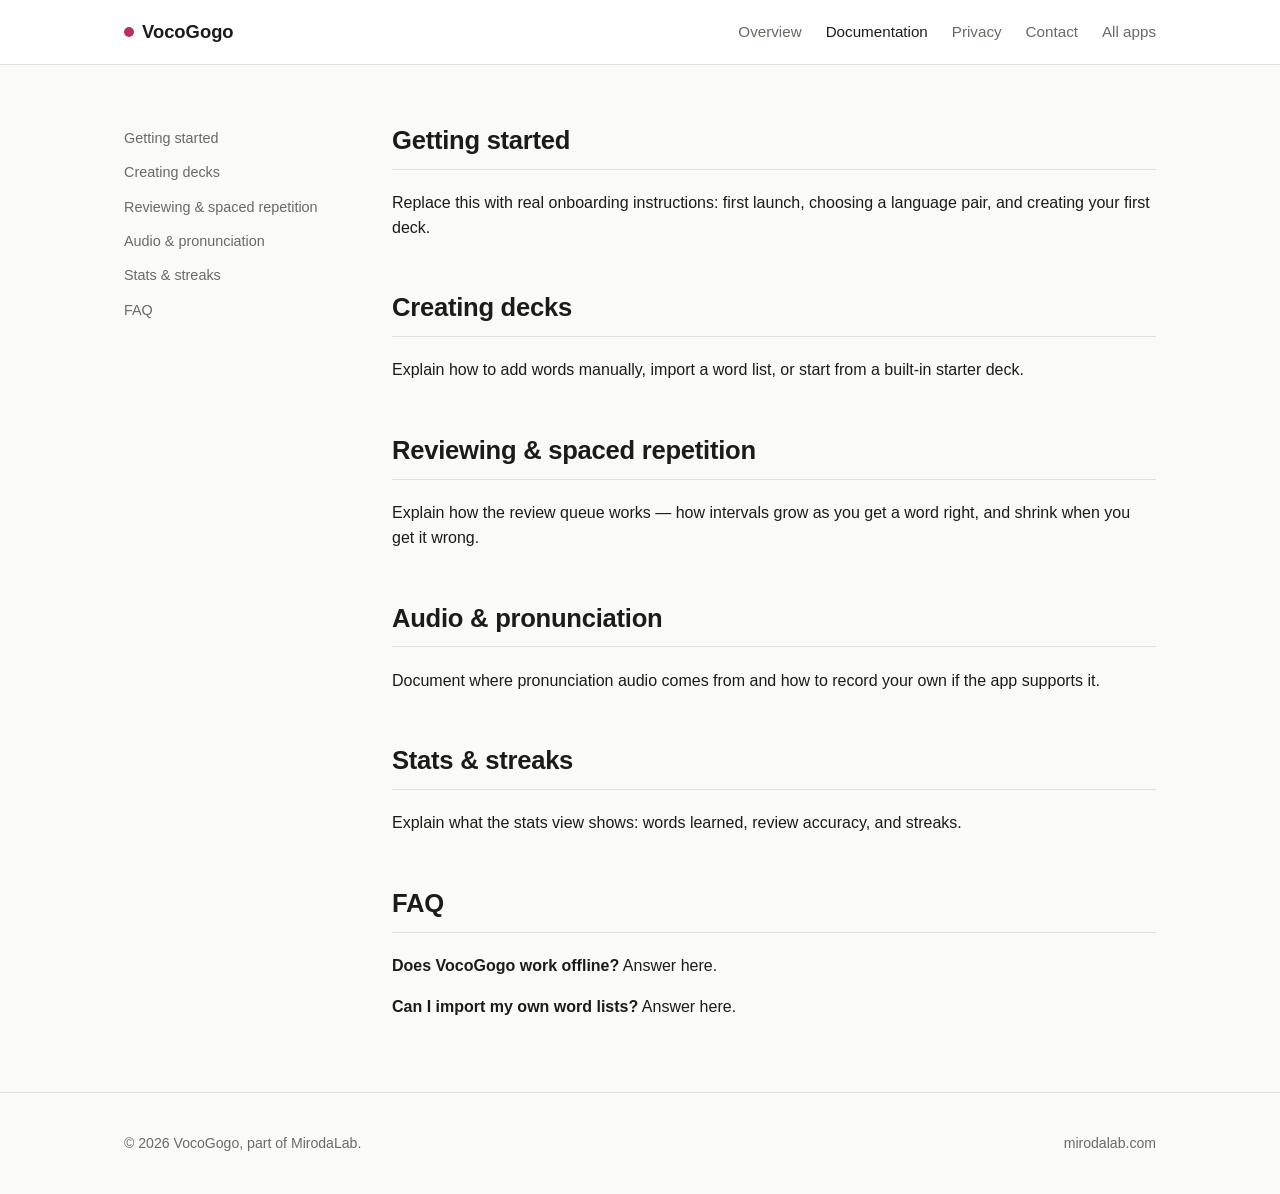
==== docs.html @ 5d13f7ab "Add files via upload" ====
<!DOCTYPE html>
<html lang="en">
<head>
<meta charset="UTF-8">
<meta name="viewport" content="width=device-width, initial-scale=1.0">
<title>Documentation — VocoGogo</title>
<link rel="stylesheet" href="css/style.css">
<style>:root{--accent:#b8305f;--accent-dark:#8f2549;}</style>
</head>
<body>

<header class="site-nav">
  <div class="wrap">
    <a class="brand" href="./"><span class="dot"></span>VocoGogo</a>
    <button class="menu-toggle" aria-label="Toggle menu" aria-expanded="false">
      <svg width="22" height="22" viewBox="0 0 22 22" fill="none" stroke="currentColor" stroke-width="2" stroke-linecap="round"><line x1="2" y1="5" x2="20" y2="5"/><line x1="2" y1="11" x2="20" y2="11"/><line x1="2" y1="17" x2="20" y2="17"/></svg>
    </button>
    <nav class="links">
      <a href="./">Overview</a>
      <a href="docs.html" class="active">Documentation</a>
      <a href="privacy.html">Privacy</a>
      <a href="contact.html">Contact</a>
      <a href="https://mirodalab.com">All apps</a>
    </nav>
  </div>
</header>

<section>
  <div class="wrap docs-layout">
    <aside class="docs-toc">
      <a href="#getting-started">Getting started</a>
      <a href="#creating-decks">Creating decks</a>
      <a href="#reviewing">Reviewing &amp; spaced repetition</a>
      <a href="#audio">Audio &amp; pronunciation</a>
      <a href="#stats">Stats &amp; streaks</a>
      <a href="#faq">FAQ</a>
    </aside>

    <div class="docs-content">
      <h2 id="getting-started">Getting started</h2>
      <p>Replace this with real onboarding instructions: first launch, choosing a language pair, and creating your first deck.</p>

      <h2 id="creating-decks">Creating decks</h2>
      <p>Explain how to add words manually, import a word list, or start from a built-in starter deck.</p>

      <h2 id="reviewing">Reviewing &amp; spaced repetition</h2>
      <p>Explain how the review queue works — how intervals grow as you get a word right, and shrink when you get it wrong.</p>

      <h2 id="audio">Audio &amp; pronunciation</h2>
      <p>Document where pronunciation audio comes from and how to record your own if the app supports it.</p>

      <h2 id="stats">Stats &amp; streaks</h2>
      <p>Explain what the stats view shows: words learned, review accuracy, and streaks.</p>

      <h2 id="faq">FAQ</h2>
      <p><strong>Does VocoGogo work offline?</strong> Answer here.</p>
      <p><strong>Can I import my own word lists?</strong> Answer here.</p>
    </div>
  </div>
</section>

<footer class="site-footer">
  <div class="wrap">
    <span>© 2026 VocoGogo, part of MirodaLab.</span>
    <span><a href="https://mirodalab.com">mirodalab.com</a></span>
  </div>
</footer>

<script src="js/nav.js" defer></script>
</body>
</html>
---- css/style.css ----
/* ==========================================================================
   Shared stylesheet — copied into css/style.css for every site (main + 4 apps)
   Override --accent per app for a distinct feel while keeping one system.
   ========================================================================== */

:root {
  --bg: #fafaf9;
  --bg-alt: #f0efec;
  --text: #1c1b1a;
  --text-muted: #6b6963;
  --border: #e2e0da;
  --accent: #2f6f4e;      /* default green — overridden per app */
  --accent-dark: #24563d;
  --card-bg: #ffffff;
  --radius: 10px;
  --max-width: 1080px;
  --font: -apple-system, BlinkMacSystemFont, "Segoe UI", Inter, Roboto, Helvetica, Arial, sans-serif;
}

* { box-sizing: border-box; }

html, body {
  margin: 0;
  padding: 0;
  background: var(--bg);
  color: var(--text);
  font-family: var(--font);
  line-height: 1.55;
  -webkit-font-smoothing: antialiased;
}

a { color: var(--accent-dark); text-decoration: none; }
a:hover { text-decoration: underline; }

img { max-width: 100%; display: block; }

.wrap {
  max-width: var(--max-width);
  margin: 0 auto;
  padding: 0 24px;
}

/* ---------- Nav ---------- */
header.site-nav {
  border-bottom: 1px solid var(--border);
  background: var(--card-bg);
  position: sticky;
  top: 0;
  z-index: 10;
}

header.site-nav .wrap {
  display: flex;
  align-items: center;
  justify-content: space-between;
  height: 64px;
}

.brand {
  font-weight: 700;
  font-size: 1.15rem;
  color: var(--text);
  display: flex;
  align-items: center;
  gap: 8px;
}
.brand:hover { text-decoration: none; }

.brand .dot {
  width: 10px;
  height: 10px;
  border-radius: 50%;
  background: var(--accent);
  display: inline-block;
}

nav.links {
  display: flex;
  gap: 24px;
  font-size: 0.95rem;
}

nav.links a { color: var(--text-muted); }
nav.links a:hover, nav.links a.active { color: var(--text); text-decoration: none; }

.menu-toggle {
  display: none;
  align-items: center;
  justify-content: center;
  background: none;
  border: none;
  padding: 8px;
  margin: -8px;
  color: var(--text);
  cursor: pointer;
}
.menu-toggle svg { display: block; }

@media (max-width: 640px) {
  .menu-toggle { display: flex; }

  header.site-nav .wrap { position: relative; }

  nav.links {
    display: none;
    position: absolute;
    top: 64px;
    left: 0;
    right: 0;
    flex-direction: column;
    gap: 0;
    background: var(--card-bg);
    border-bottom: 1px solid var(--border);
    box-shadow: 0 8px 16px rgba(0,0,0,0.06);
  }
  nav.links.open { display: flex; }
  nav.links a { padding: 14px 24px; border-top: 1px solid var(--border); }
  nav.links a:first-child { border-top: none; }
}

/* ---------- Hero ---------- */
.hero {
  padding: 88px 0 64px;
  text-align: center;
}

.hero h1 {
  font-size: clamp(2rem, 5vw, 3.2rem);
  margin: 0 0 16px;
  letter-spacing: -0.02em;
}

.hero p.lead {
  font-size: 1.2rem;
  color: var(--text-muted);
  max-width: 620px;
  margin: 0 auto 32px;
}

.cta-row {
  display: flex;
  gap: 14px;
  justify-content: center;
  flex-wrap: wrap;
}

.btn {
  display: inline-block;
  padding: 12px 24px;
  border-radius: 999px;
  font-weight: 600;
  font-size: 0.95rem;
  border: 1px solid transparent;
  cursor: pointer;
}

.btn-primary {
  background: var(--accent);
  color: #fff;
}
.btn-primary:hover { background: var(--accent-dark); text-decoration: none; }

.btn-secondary {
  background: transparent;
  color: var(--text);
  border-color: var(--border);
}
.btn-secondary:hover { border-color: var(--text-muted); text-decoration: none; }

/* ---------- Sections ---------- */
section { padding: 56px 0; }
section.alt { background: var(--bg-alt); }

h2.section-title {
  font-size: 1.8rem;
  margin: 0 0 8px;
  letter-spacing: -0.01em;
}

p.section-sub {
  color: var(--text-muted);
  margin: 0 0 36px;
  max-width: 560px;
}

/* ---------- Cards (app grid on main site) ---------- */
.grid {
  display: grid;
  grid-template-columns: repeat(auto-fit, minmax(230px, 1fr));
  gap: 20px;
}

.card {
  background: var(--card-bg);
  border: 1px solid var(--border);
  border-radius: var(--radius);
  padding: 24px;
  transition: transform 0.15s ease, box-shadow 0.15s ease;
}

.card:hover {
  transform: translateY(-2px);
  box-shadow: 0 8px 24px rgba(0,0,0,0.06);
}

.card h3 { margin: 12px 0 6px; font-size: 1.15rem; }
.card p { color: var(--text-muted); font-size: 0.95rem; margin: 0 0 14px; }
.card .app-icon {
  width: 44px; height: 44px;
  border-radius: 12px;
  background: var(--accent);
  display: flex; align-items: center; justify-content: center;
  color: #fff; font-weight: 700; font-size: 1.1rem;
}

/* ---------- Feature list ---------- */
.features {
  display: grid;
  grid-template-columns: repeat(auto-fit, minmax(220px, 1fr));
  gap: 28px;
}
.feature h4 { margin: 0 0 6px; font-size: 1.05rem; }
.feature p { color: var(--text-muted); margin: 0; font-size: 0.93rem; }

/* ---------- Screenshot gallery ---------- */
.screenshots {
  display: grid;
  grid-template-columns: repeat(auto-fit, minmax(240px, 1fr));
  gap: 18px;
}
.screenshot-placeholder {
  aspect-ratio: 9 / 16;
  background: linear-gradient(160deg, var(--bg-alt), var(--border));
  border-radius: var(--radius);
  border: 1px solid var(--border);
  display: flex;
  align-items: center;
  justify-content: center;
  color: var(--text-muted);
  font-size: 0.85rem;
  text-align: center;
  padding: 12px;
}

/* ---------- Docs page ---------- */
.docs-layout {
  display: grid;
  grid-template-columns: 220px 1fr;
  gap: 48px;
  align-items: start;
}
.docs-toc {
  position: sticky;
  top: 88px;
  font-size: 0.9rem;
}
.docs-toc a {
  display: block;
  padding: 6px 0;
  color: var(--text-muted);
}
.docs-toc a:hover { color: var(--text); text-decoration: none; }
.docs-content h2 { margin-top: 48px; }
.docs-content h2:first-child { margin-top: 0; }
.docs-content code {
  background: var(--bg-alt);
  padding: 2px 6px;
  border-radius: 4px;
  font-size: 0.9em;
}
.docs-content pre {
  background: var(--bg-alt);
  border: 1px solid var(--border);
  border-radius: var(--radius);
  padding: 16px;
  overflow-x: auto;
}

.docs-content h2 {
  font-size: 1.6rem;
  letter-spacing: -0.01em;
  padding-bottom: 8px;
  border-bottom: 1px solid var(--border);
  /* Matches .docs-toc's own sticky offset (top: 88px) — without this, clicking
     a sidebar link scrolls the heading flush to the viewport top, which is
     right under the 64px sticky nav bar, hiding the heading itself. */
  scroll-margin-top: 88px;
}

.docs-content h3 {
  margin: 32px 0 10px;
  font-size: 1.15rem;
  letter-spacing: -0.01em;
  scroll-margin-top: 88px;
}

.docs-content ul,
.docs-content ol {
  padding-left: 1.3em;
  margin: 0 0 20px;
}

.docs-content li {
  margin-bottom: 10px;
}

.docs-content ol.steps li {
  margin-bottom: 14px;
}

/* Tables (field lists, theme table, key-restriction values) */
.docs-content table {
  width: 100%;
  border-collapse: collapse;
  margin: 20px 0;
  font-size: 0.95rem;
}

.docs-content th,
.docs-content td {
  text-align: left;
  padding: 10px 14px;
  border-bottom: 1px solid var(--border);
  vertical-align: top;
}

.docs-content th {
  color: var(--text-muted);
  font-weight: 600;
  font-size: 0.85rem;
  text-transform: uppercase;
  letter-spacing: 0.03em;
}

.docs-content tr:last-child td {
  border-bottom: none;
}

/* Callout cards (tip / warn). These reuse the site-wide .card rule, so strip
   the marketing-grid hover lift and muted body text — a callout isn't a link
   and its text is the important part, not secondary. Colors are fixed (not
   tied to --accent) so tip/warn stay visually distinct regardless of which
   app's --accent override is active on a given site. */
.docs-content .card {
  padding: 16px 20px;
  margin: 20px 0;
  border-left-width: 4px;
  border-left-style: solid;
}
.docs-content .card:hover {
  transform: none;
  box-shadow: none;
}
.docs-content .card p {
  color: var(--text);
  font-size: 1rem;
  margin: 0;
}
.docs-content .card p + p { margin-top: 8px; }

.docs-content .card.tip { border-left-color: #2f6f4e; }
.docs-content .card.warn { border-left-color: #b3261e; }

.docs-content .card .label {
  display: block;
  font-weight: 700;
  font-size: 0.72rem;
  text-transform: uppercase;
  letter-spacing: 0.06em;
  margin-bottom: 6px;
}
.docs-content .card.tip .label { color: #2f6f4e; }
.docs-content .card.warn .label { color: #b3261e; }

@media (max-width: 720px) {
  .docs-layout { grid-template-columns: 1fr; }
  .docs-toc { position: static; margin-bottom: 24px; }
}

/* ---------- Blog ---------- */
.post-list { display: flex; flex-direction: column; gap: 24px; }
.post-item {
  border-bottom: 1px solid var(--border);
  padding-bottom: 24px;
}
.post-item .post-date { color: var(--text-muted); font-size: 0.85rem; }
.post-item h3 { margin: 6px 0; }
.post-item p { color: var(--text-muted); margin: 0; }

article.post-body { max-width: 680px; margin: 0 auto; }
article.post-body h1 { margin-bottom: 4px; }
article.post-body .post-meta { color: var(--text-muted); margin-bottom: 32px; }

/* ---------- Comments ---------- */
.comments-section {
  border-top: 1px solid var(--border);
  padding-top: 40px;
  margin-top: 16px;
}

/* ---------- Footer ---------- */
footer.site-footer {
  border-top: 1px solid var(--border);
  padding: 40px 0;
  color: var(--text-muted);
  font-size: 0.88rem;
}
footer.site-footer .wrap {
  display: flex;
  justify-content: space-between;
  flex-wrap: wrap;
  gap: 12px;
}
footer.site-footer a { color: var(--text-muted); }

/* ---------- Contact form ---------- */
.contact-form { max-width: 480px; }

.form-row { margin-bottom: 20px; }
.form-row label {
  display: block;
  font-weight: 600;
  font-size: 0.9rem;
  margin-bottom: 6px;
}
.form-row input[type="text"],
.form-row input[type="email"],
.form-row textarea {
  width: 100%;
  padding: 10px 12px;
  border: 1px solid var(--border);
  border-radius: 8px;
  background: var(--card-bg);
  color: var(--text);
  font-family: var(--font);
  font-size: 0.95rem;
}
.form-row input:focus,
.form-row textarea:focus {
  outline: 2px solid var(--accent);
  outline-offset: 1px;
}
.form-row textarea { resize: vertical; min-height: 120px; }

/* Honeypot field — hidden off-screen (not display:none, which some bots
   skip) so sighted users and screen readers never see or fill it. Any
   value here means whatever submitted the form isn't a person. */
.hp-field {
  position: absolute;
  left: -9999px;
  top: -9999px;
  width: 1px;
  height: 1px;
  overflow: hidden;
}

.contact-form .btn { margin-top: 4px; cursor: pointer; }
.contact-form .btn:disabled { opacity: 0.6; cursor: default; }

.form-status { margin: 14px 0 0; font-size: 0.9rem; min-height: 1.3em; }
.form-status.success { color: var(--accent-dark); }
.form-status.error { color: #b3261e; }
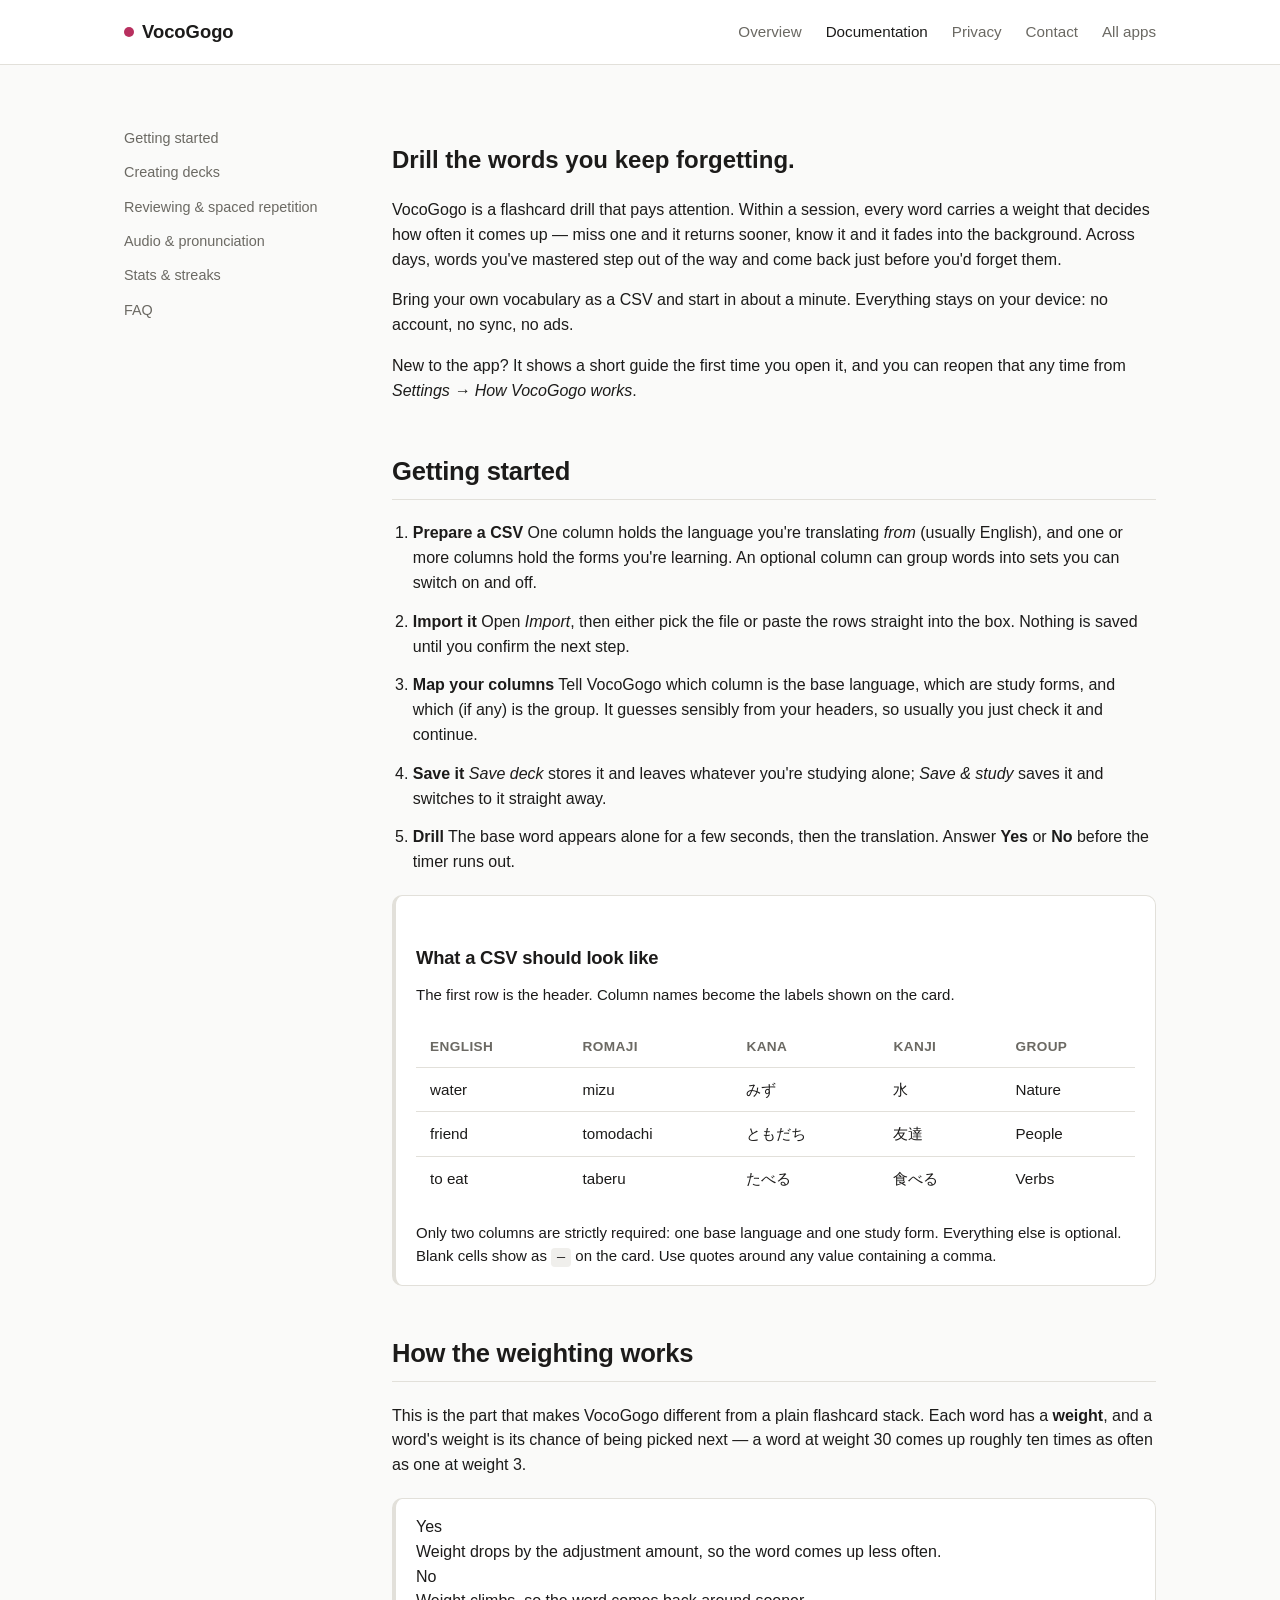
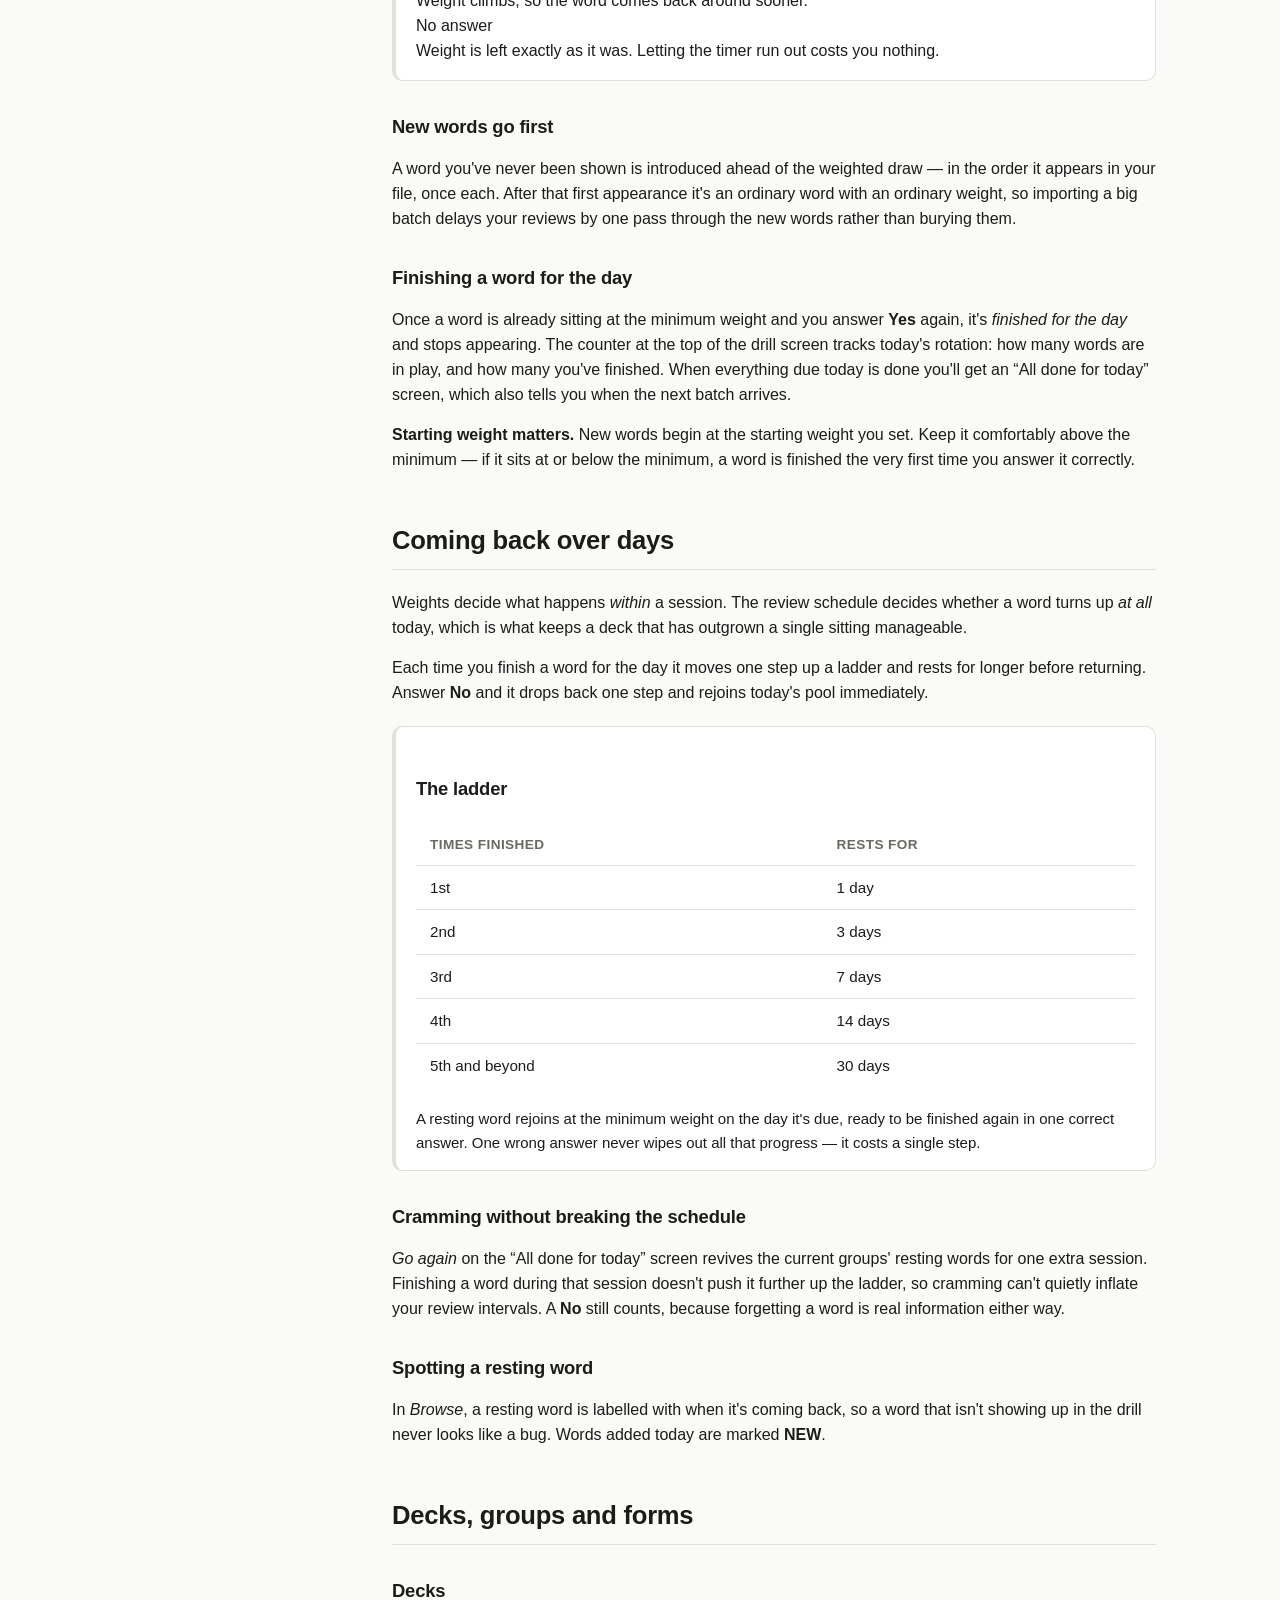
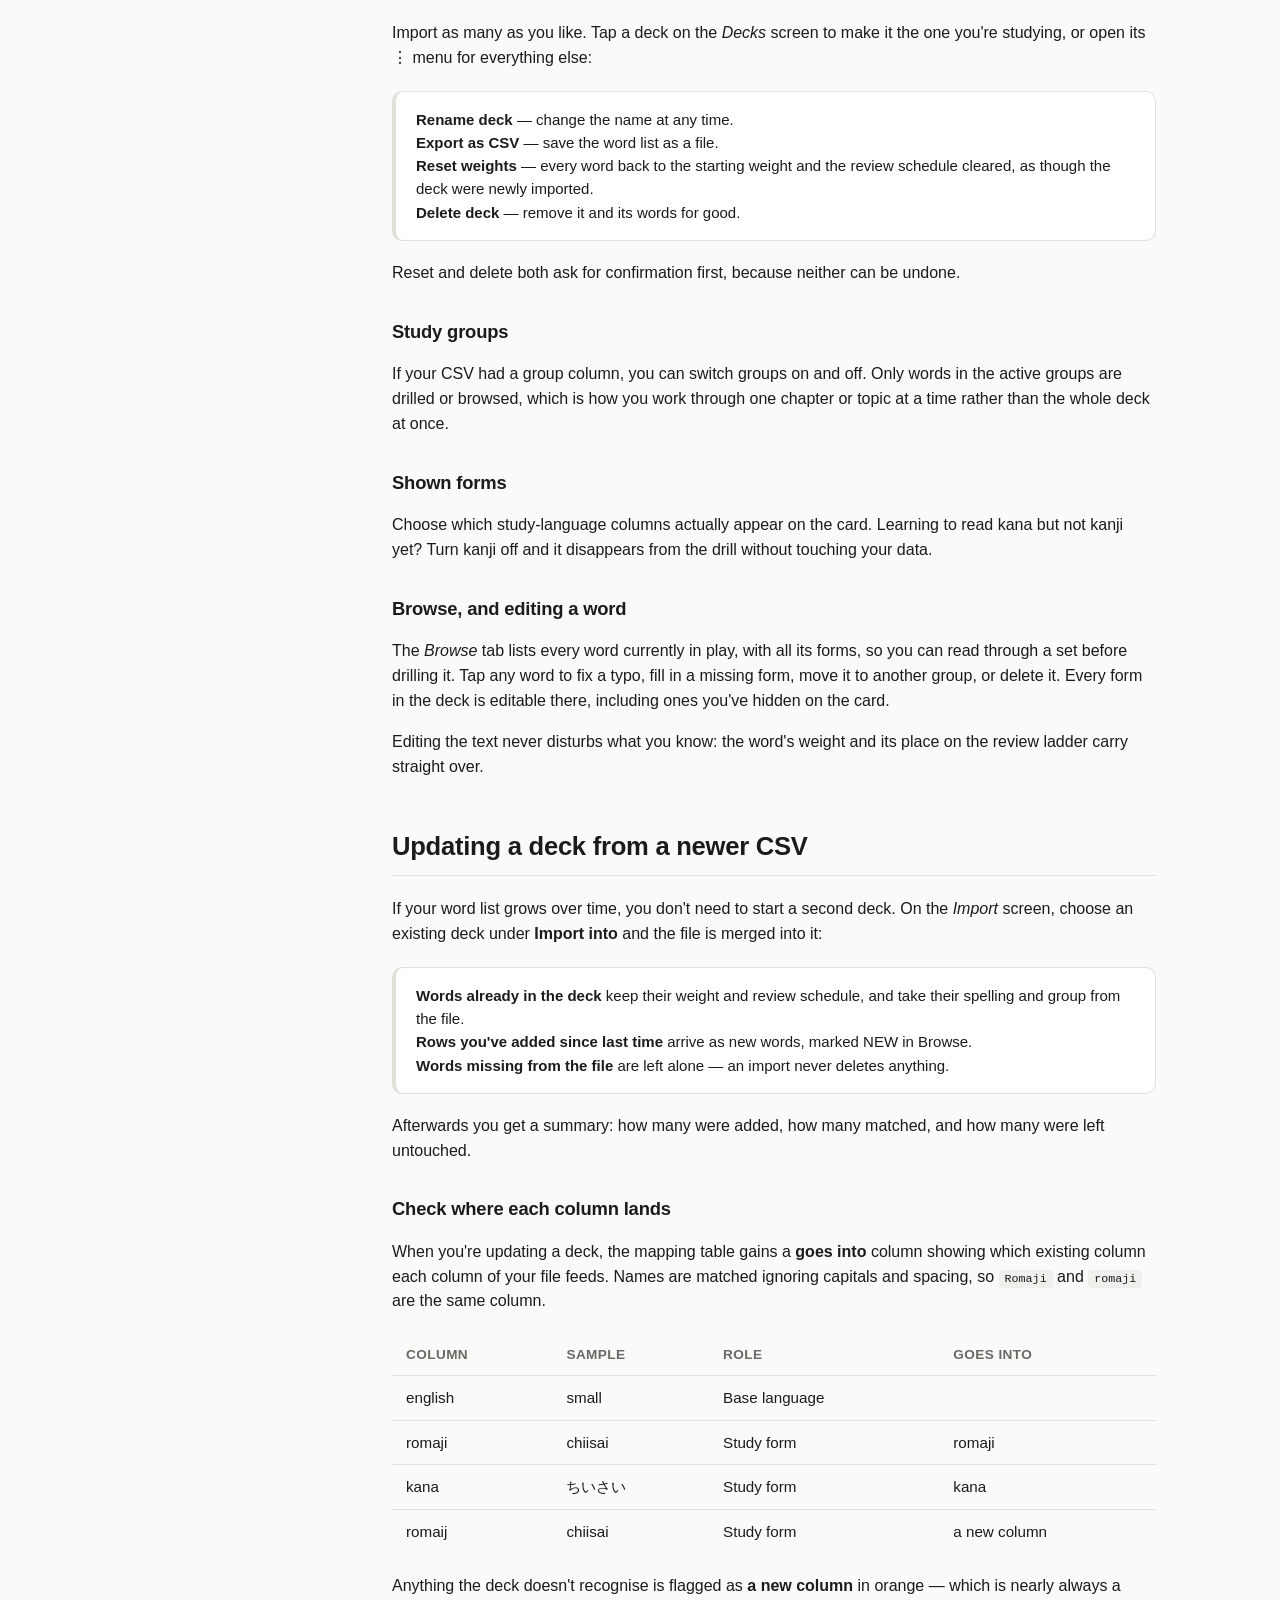
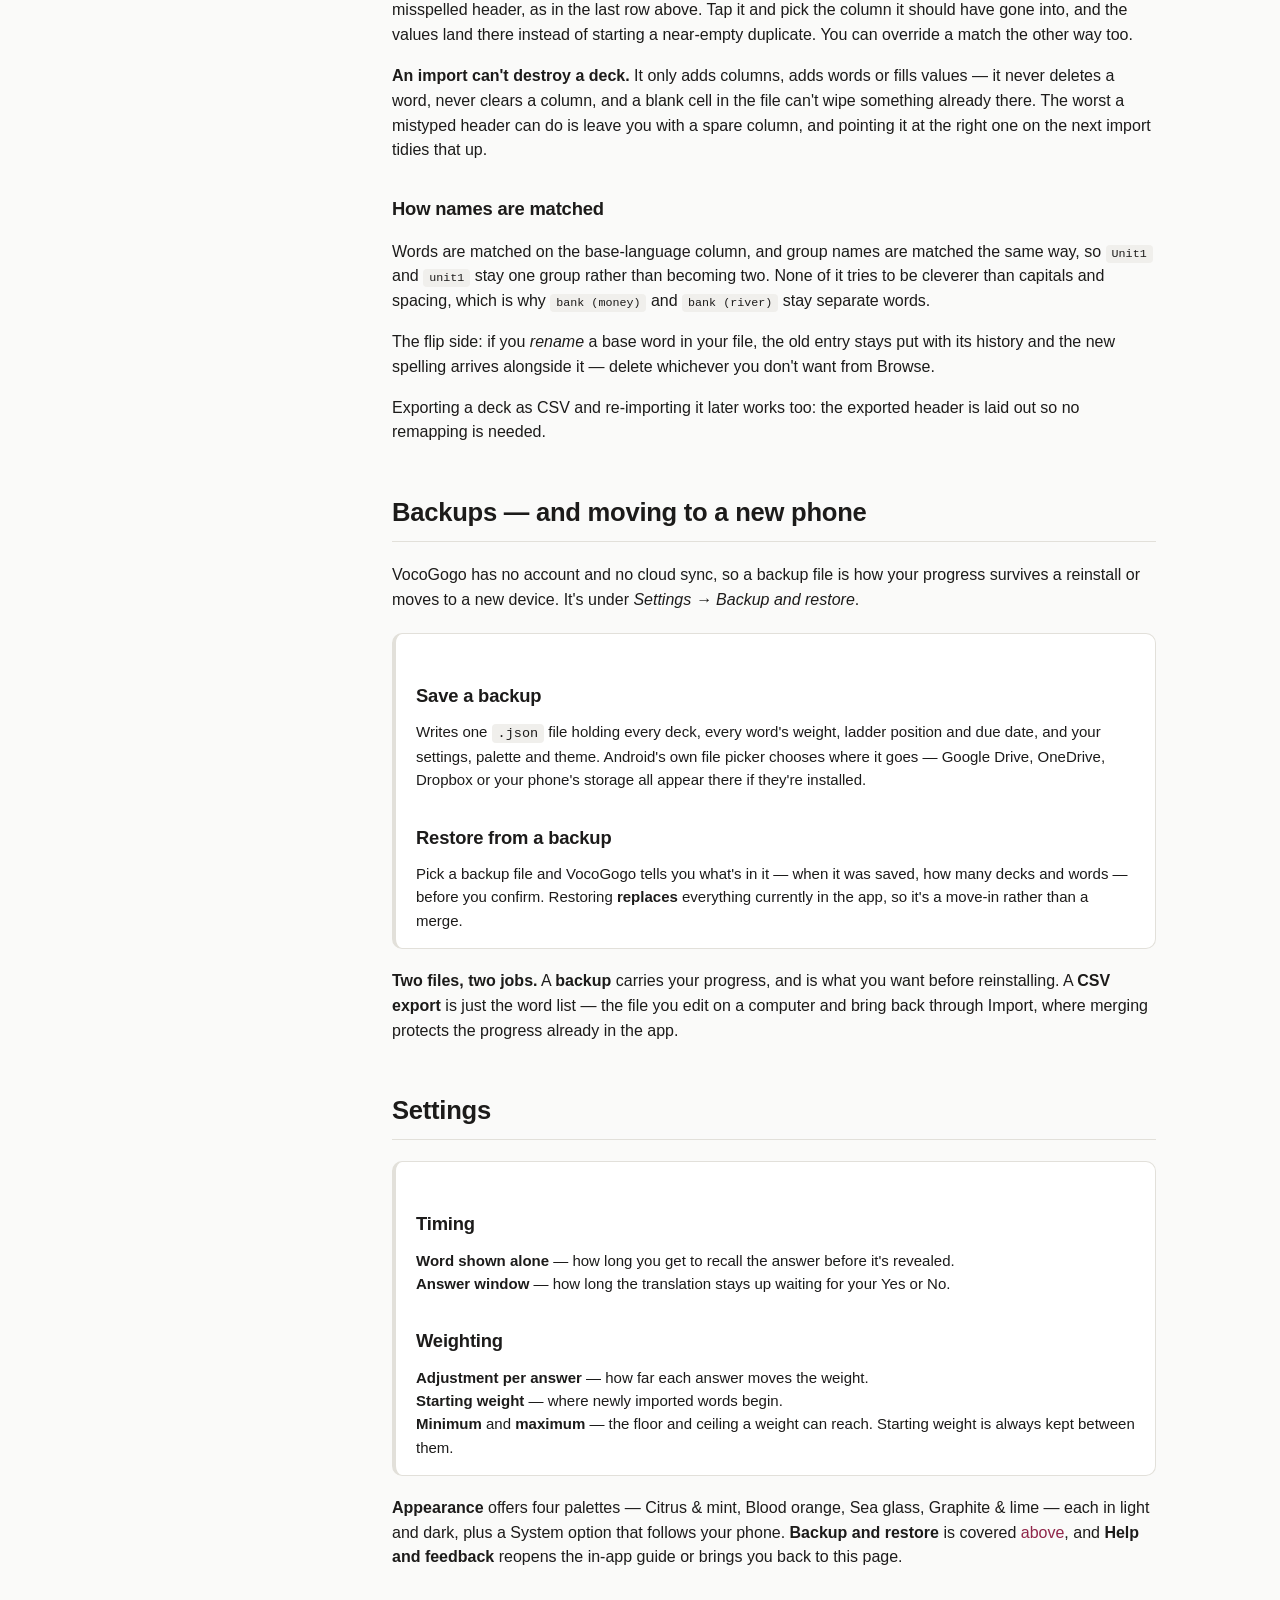
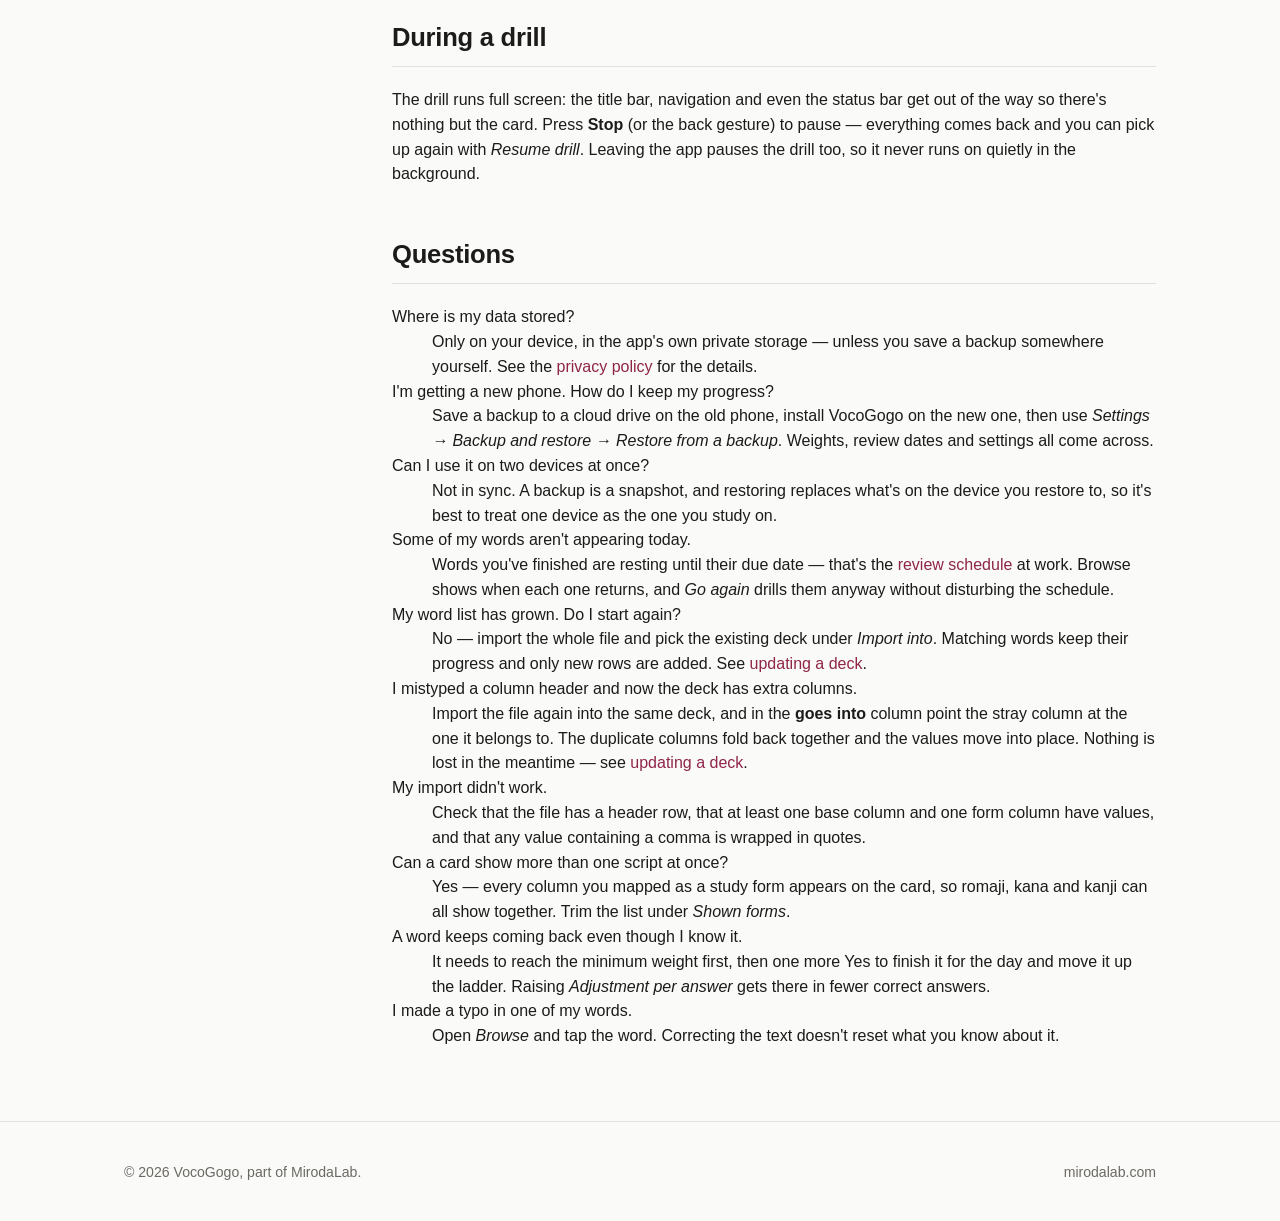
==== commit 77885244: "Add files via upload" ====
--- a/docs.html
+++ b/docs.html
@@ -37,24 +37,385 @@
     </aside>
 
     <div class="docs-content">
-      <h2 id="getting-started">Getting started</h2>
-      <p>Replace this with real onboarding instructions: first launch, choosing a language pair, and creating your first deck.</p>
-
-      <h2 id="creating-decks">Creating decks</h2>
-      <p>Explain how to add words manually, import a word list, or start from a built-in starter deck.</p>
-
-      <h2 id="reviewing">Reviewing &amp; spaced repetition</h2>
-      <p>Explain how the review queue works — how intervals grow as you get a word right, and shrink when you get it wrong.</p>
-
-      <h2 id="audio">Audio &amp; pronunciation</h2>
-      <p>Document where pronunciation audio comes from and how to record your own if the app supports it.</p>
-
-      <h2 id="stats">Stats &amp; streaks</h2>
-      <p>Explain what the stats view shows: words learned, review accuracy, and streaks.</p>
-
-      <h2 id="faq">FAQ</h2>
-      <p><strong>Does VocoGogo work offline?</strong> Answer here.</p>
-      <p><strong>Can I import my own word lists?</strong> Answer here.</p>
+      <h1>Drill the words you keep forgetting.</h1>
+  <p class="lede">
+    VocoGogo is a flashcard drill that pays attention. Within a session, every word carries a
+    weight that decides how often it comes up — miss one and it returns sooner, know it and it
+    fades into the background. Across days, words you've mastered step out of the way and come
+    back just before you'd forget them.
+  </p>
+  <p class="lede">
+    Bring your own vocabulary as a CSV and start in about a minute. Everything stays on your
+    device: no account, no sync, no ads.
+  </p>
+  <p style="color:var(--ink-soft);">
+    New to the app? It shows a short guide the first time you open it, and you can reopen that
+    any time from <em>Settings → How VocoGogo works</em>.
+  </p>
+
+  <h2 id="start">Getting started</h2>
+
+  <ol class="steps">
+    <li>
+      <strong>Prepare a CSV</strong>
+      One column holds the language you're translating <em>from</em> (usually English), and
+      one or more columns hold the forms you're learning. An optional column can group words
+      into sets you can switch on and off.
+    </li>
+    <li>
+      <strong>Import it</strong>
+      Open <em>Import</em>, then either pick the file or paste the rows straight into the box.
+      Nothing is saved until you confirm the next step.
+    </li>
+    <li>
+      <strong>Map your columns</strong>
+      Tell VocoGogo which column is the base language, which are study forms, and which
+      (if any) is the group. It guesses sensibly from your headers, so usually you just check
+      it and continue.
+    </li>
+    <li>
+      <strong>Save it</strong>
+      <em>Save deck</em> stores it and leaves whatever you're studying alone;
+      <em>Save &amp; study</em> saves it and switches to it straight away.
+    </li>
+    <li>
+      <strong>Drill</strong>
+      The base word appears alone for a few seconds, then the translation. Answer
+      <strong>Yes</strong> or <strong>No</strong> before the timer runs out.
+    </li>
+  </ol>
+
+  <div class="card">
+    <h3>What a CSV should look like</h3>
+    <p style="color:var(--ink-soft); font-size:15px;">
+      The first row is the header. Column names become the labels shown on the card.
+    </p>
+    <div class="tablewrap">
+      <table>
+        <tr><th>english</th><th>romaji</th><th>kana</th><th>kanji</th><th>group</th></tr>
+        <tr><td>water</td><td>mizu</td><td>みず</td><td>水</td><td>Nature</td></tr>
+        <tr><td>friend</td><td>tomodachi</td><td>ともだち</td><td>友達</td><td>People</td></tr>
+        <tr><td>to eat</td><td>taberu</td><td>たべる</td><td>食べる</td><td>Verbs</td></tr>
+      </table>
+    </div>
+    <p style="margin-bottom:0; font-size:15px; color:var(--ink-soft);">
+      Only two columns are strictly required: one base language and one study form. Everything
+      else is optional. Blank cells show as <code>—</code> on the card. Use quotes around any
+      value containing a comma.
+    </p>
+  </div>
+
+  <h2 id="weights">How the weighting works</h2>
+  <p>
+    This is the part that makes VocoGogo different from a plain flashcard stack. Each word
+    has a <strong>weight</strong>, and a word's weight is its chance of being picked next — a
+    word at weight 30 comes up roughly ten times as often as one at weight 3.
+  </p>
+
+  <div class="card">
+    <div class="keyrow">
+      <span class="pill yes">Yes</span>
+      <div>Weight drops by the adjustment amount, so the word comes up less often.</div>
+    </div>
+    <div class="keyrow">
+      <span class="pill no">No</span>
+      <div>Weight climbs, so the word comes back around sooner.</div>
+    </div>
+    <div class="keyrow" style="margin-bottom:0">
+      <span class="pill none">No answer</span>
+      <div>Weight is left exactly as it was. Letting the timer run out costs you nothing.</div>
+    </div>
+  </div>
+
+  <h3>New words go first</h3>
+  <p>
+    A word you've never been shown is introduced ahead of the weighted draw — in the order it
+    appears in your file, once each. After that first appearance it's an ordinary word with an
+    ordinary weight, so importing a big batch delays your reviews by one pass through the new
+    words rather than burying them.
+  </p>
+
+  <h3>Finishing a word for the day</h3>
+  <p>
+    Once a word is already sitting at the minimum weight and you answer <strong>Yes</strong>
+    again, it's <em>finished for the day</em> and stops appearing. The counter at the top of
+    the drill screen tracks today's rotation: how many words are in play, and how many you've
+    finished. When everything due today is done you'll get an “All done for today” screen,
+    which also tells you when the next batch arrives.
+  </p>
+
+  <div class="note">
+    <strong>Starting weight matters.</strong> New words begin at the starting weight you set.
+    Keep it comfortably above the minimum — if it sits at or below the minimum, a word is
+    finished the very first time you answer it correctly.
+  </div>
+
+  <h2 id="schedule">Coming back over days</h2>
+  <p>
+    Weights decide what happens <em>within</em> a session. The review schedule decides whether
+    a word turns up <em>at all</em> today, which is what keeps a deck that has outgrown a
+    single sitting manageable.
+  </p>
+  <p>
+    Each time you finish a word for the day it moves one step up a ladder and rests for longer
+    before returning. Answer <strong>No</strong> and it drops back one step and rejoins today's
+    pool immediately.
+  </p>
+
+  <div class="card">
+    <h3>The ladder</h3>
+    <div class="tablewrap">
+      <table>
+        <tr><th>Times finished</th><th>Rests for</th></tr>
+        <tr><td>1st</td><td>1 day</td></tr>
+        <tr><td>2nd</td><td>3 days</td></tr>
+        <tr><td>3rd</td><td>7 days</td></tr>
+        <tr><td>4th</td><td>14 days</td></tr>
+        <tr><td>5th and beyond</td><td>30 days</td></tr>
+      </table>
+    </div>
+    <p style="margin-bottom:0; font-size:15px; color:var(--ink-soft);">
+      A resting word rejoins at the minimum weight on the day it's due, ready to be finished
+      again in one correct answer. One wrong answer never wipes out all that progress — it
+      costs a single step.
+    </p>
+  </div>
+
+  <h3>Cramming without breaking the schedule</h3>
+  <p>
+    <em>Go again</em> on the “All done for today” screen revives the current groups' resting
+    words for one extra session. Finishing a word during that session doesn't push it further
+    up the ladder, so cramming can't quietly inflate your review intervals. A
+    <strong>No</strong> still counts, because forgetting a word is real information either way.
+  </p>
+
+  <h3>Spotting a resting word</h3>
+  <p>
+    In <em>Browse</em>, a resting word is labelled with when it's coming back, so a word that
+    isn't showing up in the drill never looks like a bug. Words added today are marked
+    <strong>NEW</strong>.
+  </p>
+
+  <h2>Decks, groups and forms</h2>
+
+  <h3>Decks</h3>
+  <p>
+    Import as many as you like. Tap a deck on the <em>Decks</em> screen to make it the one
+    you're studying, or open its <span class="menu">⋮</span> menu for everything else:
+  </p>
+  <div class="card">
+    <p style="font-size:15px; color:var(--ink-soft); margin-bottom:0;">
+      <strong style="color:var(--ink)">Rename deck</strong> — change the name at any time.<br>
+      <strong style="color:var(--ink)">Export as CSV</strong> — save the word list as a file.<br>
+      <strong style="color:var(--ink)">Reset weights</strong> — every word back to the starting
+      weight and the review schedule cleared, as though the deck were newly imported.<br>
+      <strong style="color:var(--ink)">Delete deck</strong> — remove it and its words for good.
+    </p>
+  </div>
+  <p>Reset and delete both ask for confirmation first, because neither can be undone.</p>
+
+  <h3>Study groups</h3>
+  <p>
+    If your CSV had a group column, you can switch groups on and off. Only words in the active
+    groups are drilled or browsed, which is how you work through one chapter or topic at a
+    time rather than the whole deck at once.
+  </p>
+
+  <h3>Shown forms</h3>
+  <p>
+    Choose which study-language columns actually appear on the card. Learning to read kana but
+    not kanji yet? Turn kanji off and it disappears from the drill without touching your data.
+  </p>
+
+  <h3>Browse, and editing a word</h3>
+  <p>
+    The <em>Browse</em> tab lists every word currently in play, with all its forms, so you can
+    read through a set before drilling it. Tap any word to fix a typo, fill in a missing form,
+    move it to another group, or delete it. Every form in the deck is editable there, including
+    ones you've hidden on the card.
+  </p>
+  <p>
+    Editing the text never disturbs what you know: the word's weight and its place on the
+    review ladder carry straight over.
+  </p>
+
+  <h2 id="update">Updating a deck from a newer CSV</h2>
+  <p>
+    If your word list grows over time, you don't need to start a second deck. On the
+    <em>Import</em> screen, choose an existing deck under <strong>Import into</strong> and the
+    file is merged into it:
+  </p>
+  <div class="card">
+    <p style="font-size:15px; color:var(--ink-soft); margin-bottom:0;">
+      <strong style="color:var(--ink)">Words already in the deck</strong> keep their weight and
+      review schedule, and take their spelling and group from the file.<br>
+      <strong style="color:var(--ink)">Rows you've added since last time</strong> arrive as new
+      words, marked NEW in Browse.<br>
+      <strong style="color:var(--ink)">Words missing from the file</strong> are left alone — an
+      import never deletes anything.
+    </p>
+  </div>
+  <p>
+    Afterwards you get a summary: how many were added, how many matched, and how many were left
+    untouched.
+  </p>
+
+  <h3>Check where each column lands</h3>
+  <p>
+    When you're updating a deck, the mapping table gains a <strong>goes into</strong> column
+    showing which existing column each column of your file feeds. Names are matched ignoring
+    capitals and spacing, so <code>Romaji</code> and <code>romaji</code> are the same column.
+  </p>
+  <div class="tablewrap">
+    <table>
+      <tr><th>Column</th><th>Sample</th><th>Role</th><th>Goes into</th></tr>
+      <tr><td>english</td><td>small</td><td>Base language</td><td></td></tr>
+      <tr><td>romaji</td><td>chiisai</td><td>Study form</td><td>romaji</td></tr>
+      <tr><td>kana</td><td>ちいさい</td><td>Study form</td><td>kana</td></tr>
+      <tr><td>romaij</td><td>chiisai</td><td>Study form</td><td>a new column</td></tr>
+    </table>
+  </div>
+  <p>
+    Anything the deck doesn't recognise is flagged as <strong>a new column</strong> in orange —
+    which is nearly always a misspelled header, as in the last row above. Tap it and pick the
+    column it should have gone into, and the values land there instead of starting a near-empty
+    duplicate. You can override a match the other way too.
+  </p>
+  <div class="note">
+    <strong>An import can't destroy a deck.</strong> It only adds columns, adds words or fills
+    values — it never deletes a word, never clears a column, and a blank cell in the file can't
+    wipe something already there. The worst a mistyped header can do is leave you with a spare
+    column, and pointing it at the right one on the next import tidies that up.
+  </div>
+
+  <h3>How names are matched</h3>
+  <p>
+    Words are matched on the base-language column, and group names are matched the same way, so
+    <code>Unit1</code> and <code>unit1</code> stay one group rather than becoming two. None of
+    it tries to be cleverer than capitals and spacing, which is why <code>bank (money)</code>
+    and <code>bank (river)</code> stay separate words.
+  </p>
+  <p>
+    The flip side: if you <em>rename</em> a base word in your file, the old entry stays put with
+    its history and the new spelling arrives alongside it — delete whichever you don't want from
+    Browse.
+  </p>
+  <p>
+    Exporting a deck as CSV and re-importing it later works too: the exported header is laid
+    out so no remapping is needed.
+  </p>
+
+  <h2 id="backup">Backups — and moving to a new phone</h2>
+  <p>
+    VocoGogo has no account and no cloud sync, so a backup file is how your progress survives a
+    reinstall or moves to a new device. It's under <em>Settings → Backup and restore</em>.
+  </p>
+
+  <div class="card">
+    <h3>Save a backup</h3>
+    <p style="font-size:15px; color:var(--ink-soft);">
+      Writes one <code>.json</code> file holding every deck, every word's weight, ladder
+      position and due date, and your settings, palette and theme. Android's own file picker
+      chooses where it goes — Google Drive, OneDrive, Dropbox or your phone's storage all
+      appear there if they're installed.
+    </p>
+    <h3>Restore from a backup</h3>
+    <p style="font-size:15px; color:var(--ink-soft); margin-bottom:0;">
+      Pick a backup file and VocoGogo tells you what's in it — when it was saved, how many decks
+      and words — before you confirm. Restoring <strong>replaces</strong> everything currently in
+      the app, so it's a move-in rather than a merge.
+    </p>
+  </div>
+
+  <div class="note">
+    <strong>Two files, two jobs.</strong> A <strong>backup</strong> carries your progress, and is
+    what you want before reinstalling. A <strong>CSV export</strong> is just the word list — the
+    file you edit on a computer and bring back through Import, where merging protects the
+    progress already in the app.
+  </div>
+
+  <h2>Settings</h2>
+  <div class="card">
+    <h3>Timing</h3>
+    <p style="font-size:15px; color:var(--ink-soft); margin-bottom:18px;">
+      <strong style="color:var(--ink)">Word shown alone</strong> — how long you get to recall
+      the answer before it's revealed.<br>
+      <strong style="color:var(--ink)">Answer window</strong> — how long the translation stays
+      up waiting for your Yes or No.
+    </p>
+    <h3>Weighting</h3>
+    <p style="font-size:15px; color:var(--ink-soft); margin-bottom:0;">
+      <strong style="color:var(--ink)">Adjustment per answer</strong> — how far each answer
+      moves the weight.<br>
+      <strong style="color:var(--ink)">Starting weight</strong> — where newly imported words
+      begin.<br>
+      <strong style="color:var(--ink)">Minimum</strong> and <strong style="color:var(--ink)">maximum</strong>
+      — the floor and ceiling a weight can reach. Starting weight is always kept between them.
+    </p>
+  </div>
+  <p>
+    <strong>Appearance</strong> offers four palettes — Citrus &amp; mint, Blood orange, Sea
+    glass, Graphite &amp; lime — each in light and dark, plus a System option that follows your
+    phone. <strong>Backup and restore</strong> is covered <a href="#backup">above</a>, and
+    <strong>Help and feedback</strong> reopens the in-app guide or brings you back to this page.
+  </p>
+
+  <h2>During a drill</h2>
+  <p>
+    The drill runs full screen: the title bar, navigation and even the status bar get out of
+    the way so there's nothing but the card. Press <strong>Stop</strong> (or the back gesture)
+    to pause — everything comes back and you can pick up again with <em>Resume drill</em>.
+    Leaving the app pauses the drill too, so it never runs on quietly in the background.
+  </p>
+
+  <h2>Questions</h2>
+  <dl class="faq">
+    <dt>Where is my data stored?</dt>
+    <dd>Only on your device, in the app's own private storage — unless you save a backup
+      somewhere yourself. See the <a href="privacy.html">privacy policy</a> for the details.</dd>
+
+    <dt>I'm getting a new phone. How do I keep my progress?</dt>
+    <dd>Save a backup to a cloud drive on the old phone, install VocoGogo on the new one, then
+      use <em>Settings → Backup and restore → Restore from a backup</em>. Weights, review dates
+      and settings all come across.</dd>
+
+    <dt>Can I use it on two devices at once?</dt>
+    <dd>Not in sync. A backup is a snapshot, and restoring replaces what's on the device you
+      restore to, so it's best to treat one device as the one you study on.</dd>
+
+    <dt>Some of my words aren't appearing today.</dt>
+    <dd>Words you've finished are resting until their due date — that's the
+      <a href="#schedule">review schedule</a> at work. Browse shows when each one returns, and
+      <em>Go again</em> drills them anyway without disturbing the schedule.</dd>
+
+    <dt>My word list has grown. Do I start again?</dt>
+    <dd>No — import the whole file and pick the existing deck under <em>Import into</em>.
+      Matching words keep their progress and only new rows are added. See
+      <a href="#update">updating a deck</a>.</dd>
+
+    <dt>I mistyped a column header and now the deck has extra columns.</dt>
+    <dd>Import the file again into the same deck, and in the <strong>goes into</strong> column
+      point the stray column at the one it belongs to. The duplicate columns fold back together
+      and the values move into place. Nothing is lost in the meantime — see
+      <a href="#update">updating a deck</a>.</dd>
+
+    <dt>My import didn't work.</dt>
+    <dd>Check that the file has a header row, that at least one base column and one form
+      column have values, and that any value containing a comma is wrapped in quotes.</dd>
+
+    <dt>Can a card show more than one script at once?</dt>
+    <dd>Yes — every column you mapped as a study form appears on the card, so romaji, kana and
+      kanji can all show together. Trim the list under <em>Shown forms</em>.</dd>
+
+    <dt>A word keeps coming back even though I know it.</dt>
+    <dd>It needs to reach the minimum weight first, then one more Yes to finish it for the day
+      and move it up the ladder. Raising <em>Adjustment per answer</em> gets there in fewer
+      correct answers.</dd>
+
+    <dt>I made a typo in one of my words.</dt>
+    <dd>Open <em>Browse</em> and tap the word. Correcting the text doesn't reset what you know
+      about it.</dd>
+  </dl>
     </div>
   </div>
 </section>
--- a/css/style.css
+++ b/css/style.css
@@ -33,6 +33,18 @@
 a:hover { text-decoration: underline; }
 
 img { max-width: 100%; display: block; }
+
+.logo-container {
+      display: flex;
+      justify-content: center; /* Centers horizontally */
+      align-items: center;     /* Centers vertically */
+    }
+
+.google-container {
+      display: flex;
+      justify-content: left; /* Centers horizontally */
+      align-items: left;     /* Centers vertically */
+    }
 
 .wrap {
   max-width: var(--max-width);
@@ -460,3 +472,14 @@
 .form-status { margin: 14px 0 0; font-size: 0.9rem; min-height: 1.3em; }
 .form-status.success { color: var(--accent-dark); }
 .form-status.error { color: #b3261e; }
+
+.summary { 
+  background:#FFFFFF; 
+  border:1px solid #E1EBE2;
+  border-radius:22px; 
+  padding:24px 26px; 
+  box-shadow:0 1px 1px color-mix(in srgb, #0F211A 5%, transparent); 
+  margin:0 0 12px; }
+.summary h2 { margin-top:0; font-size:20px; }
+.summary ul { margin-bottom:0; }
+.summary li::marker { color:12%; }
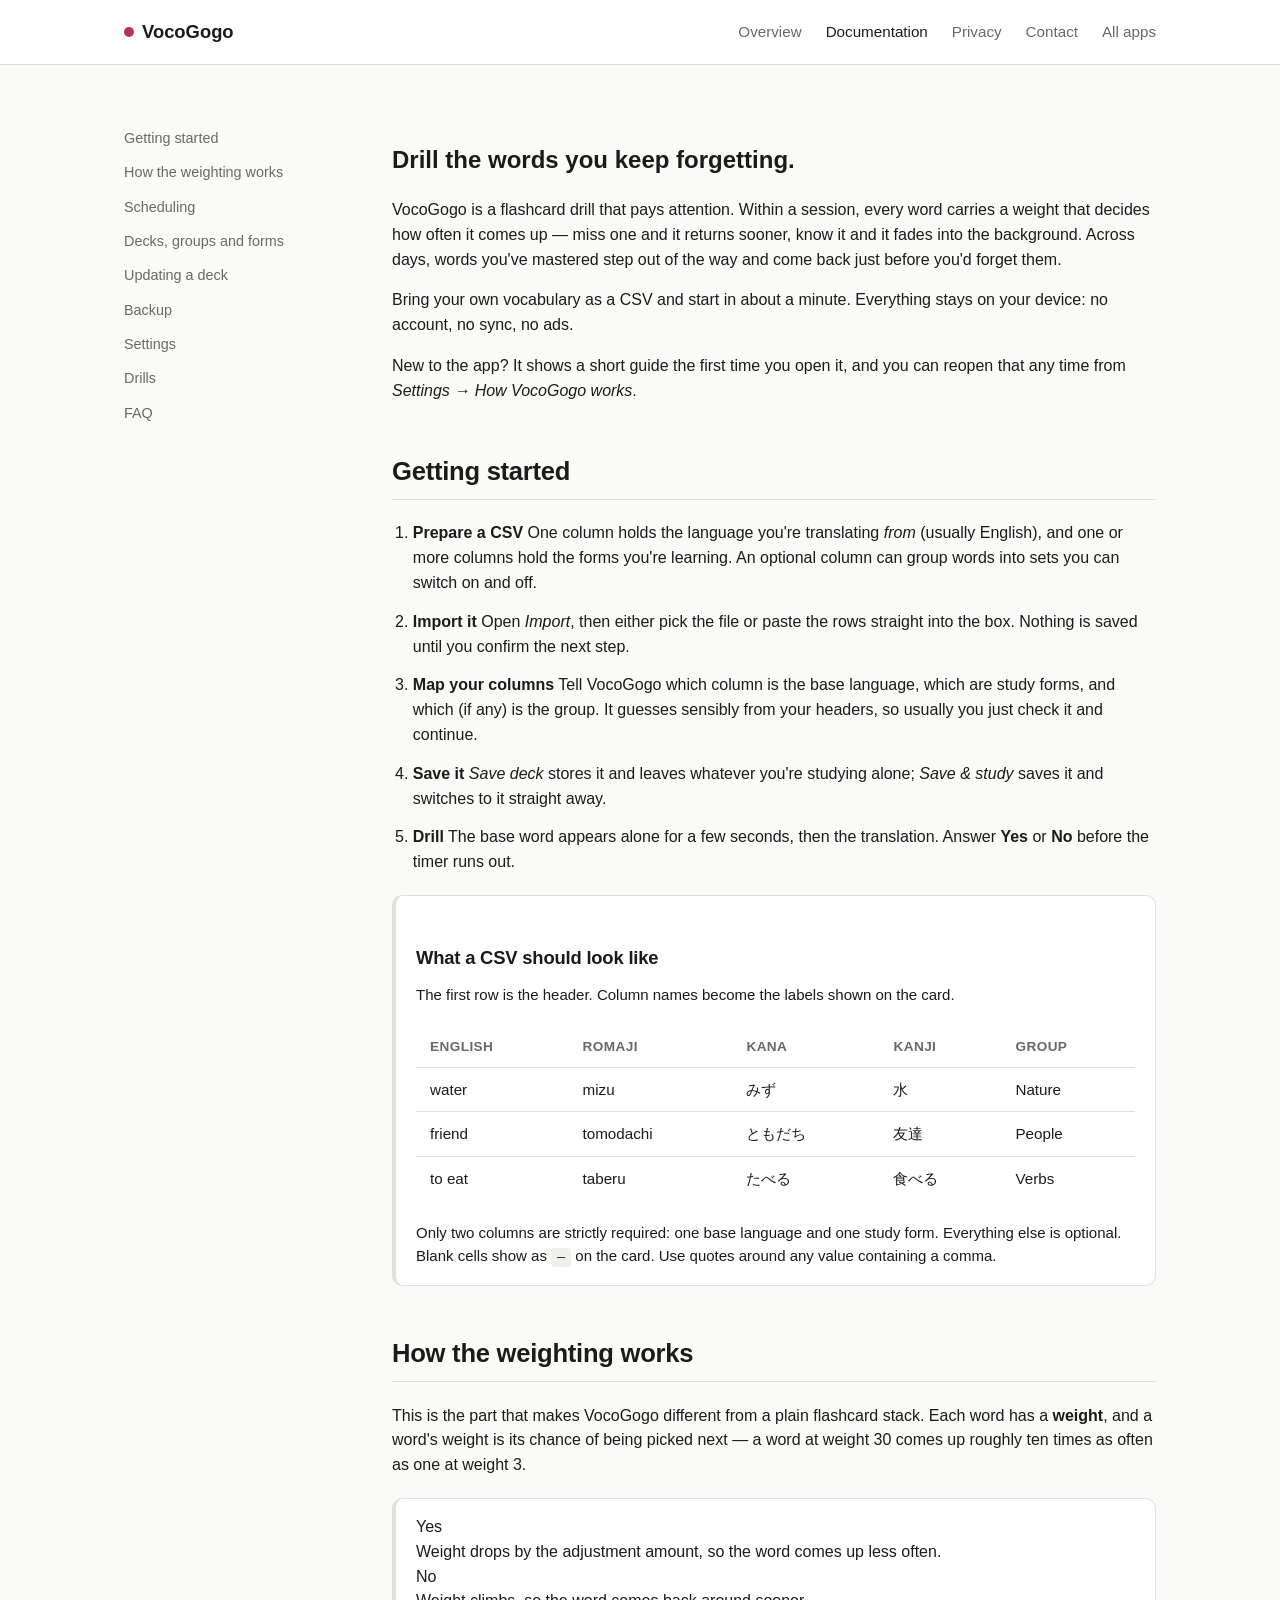
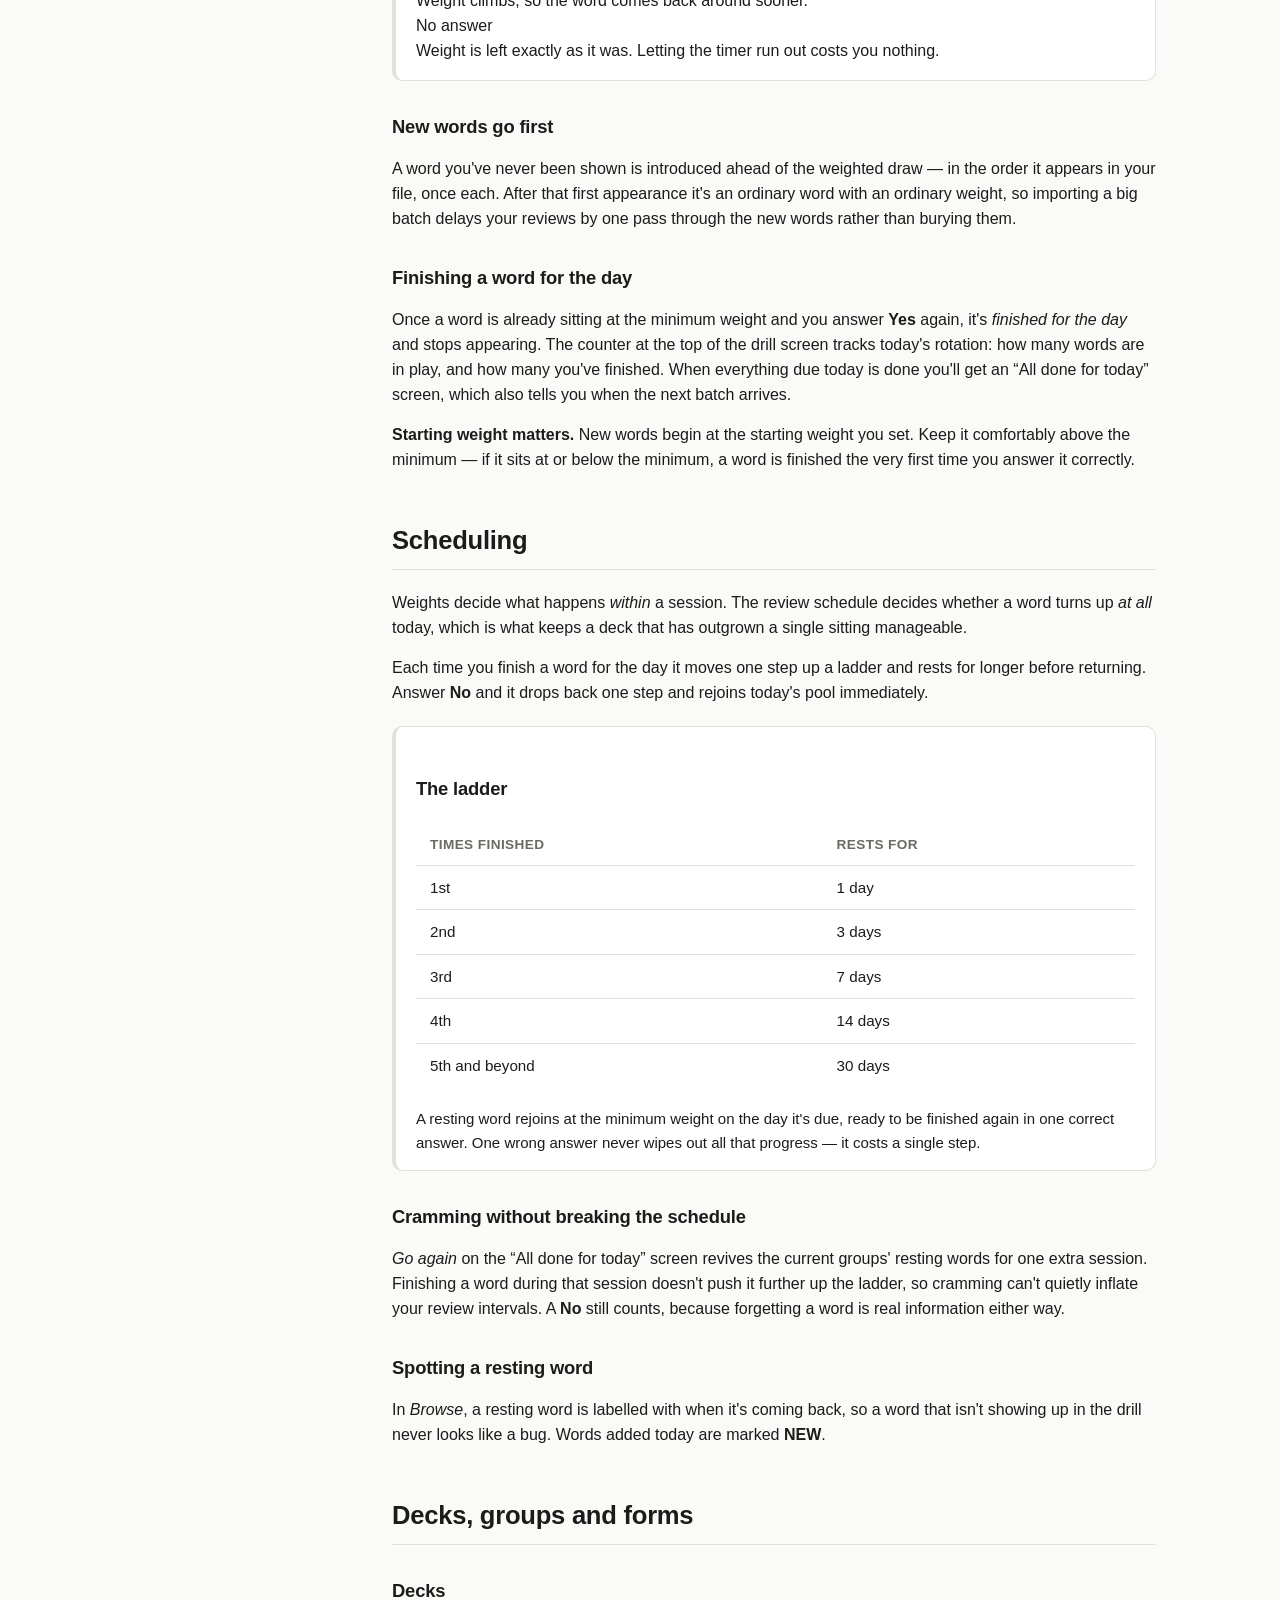
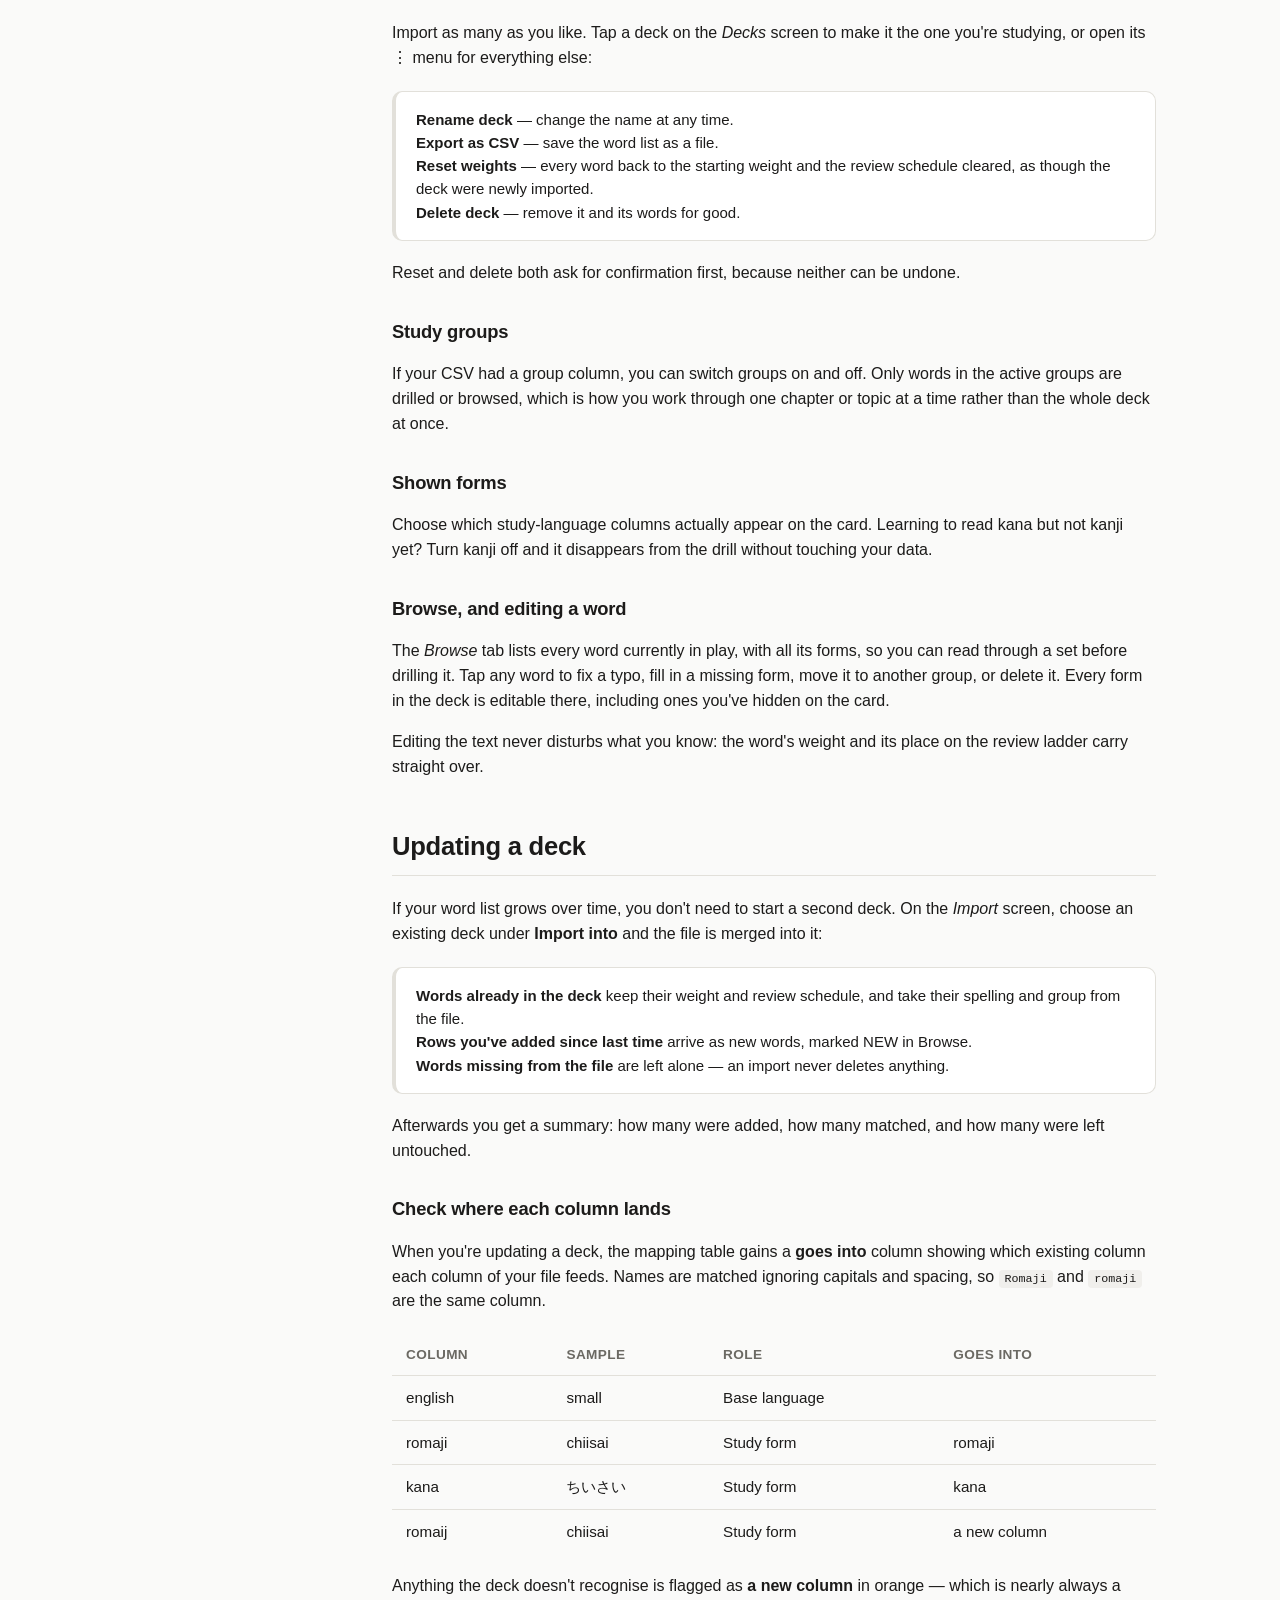
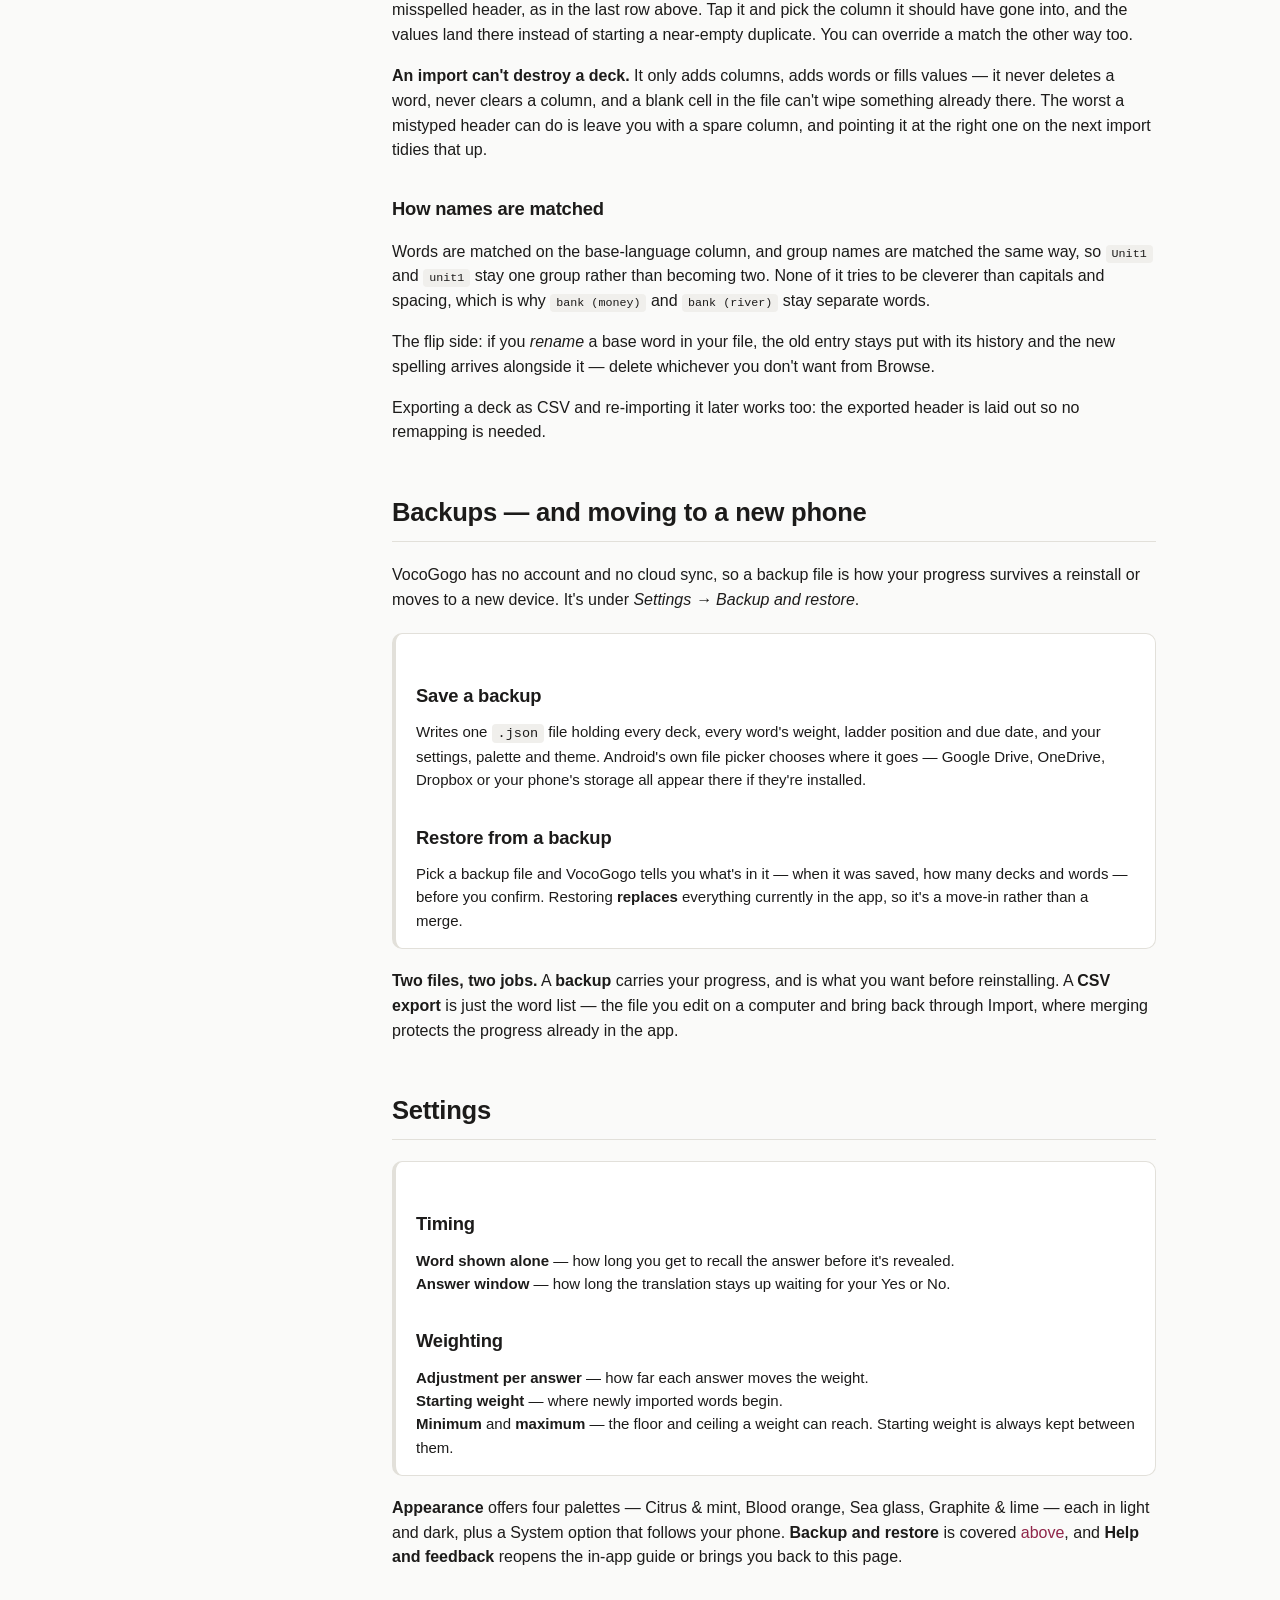
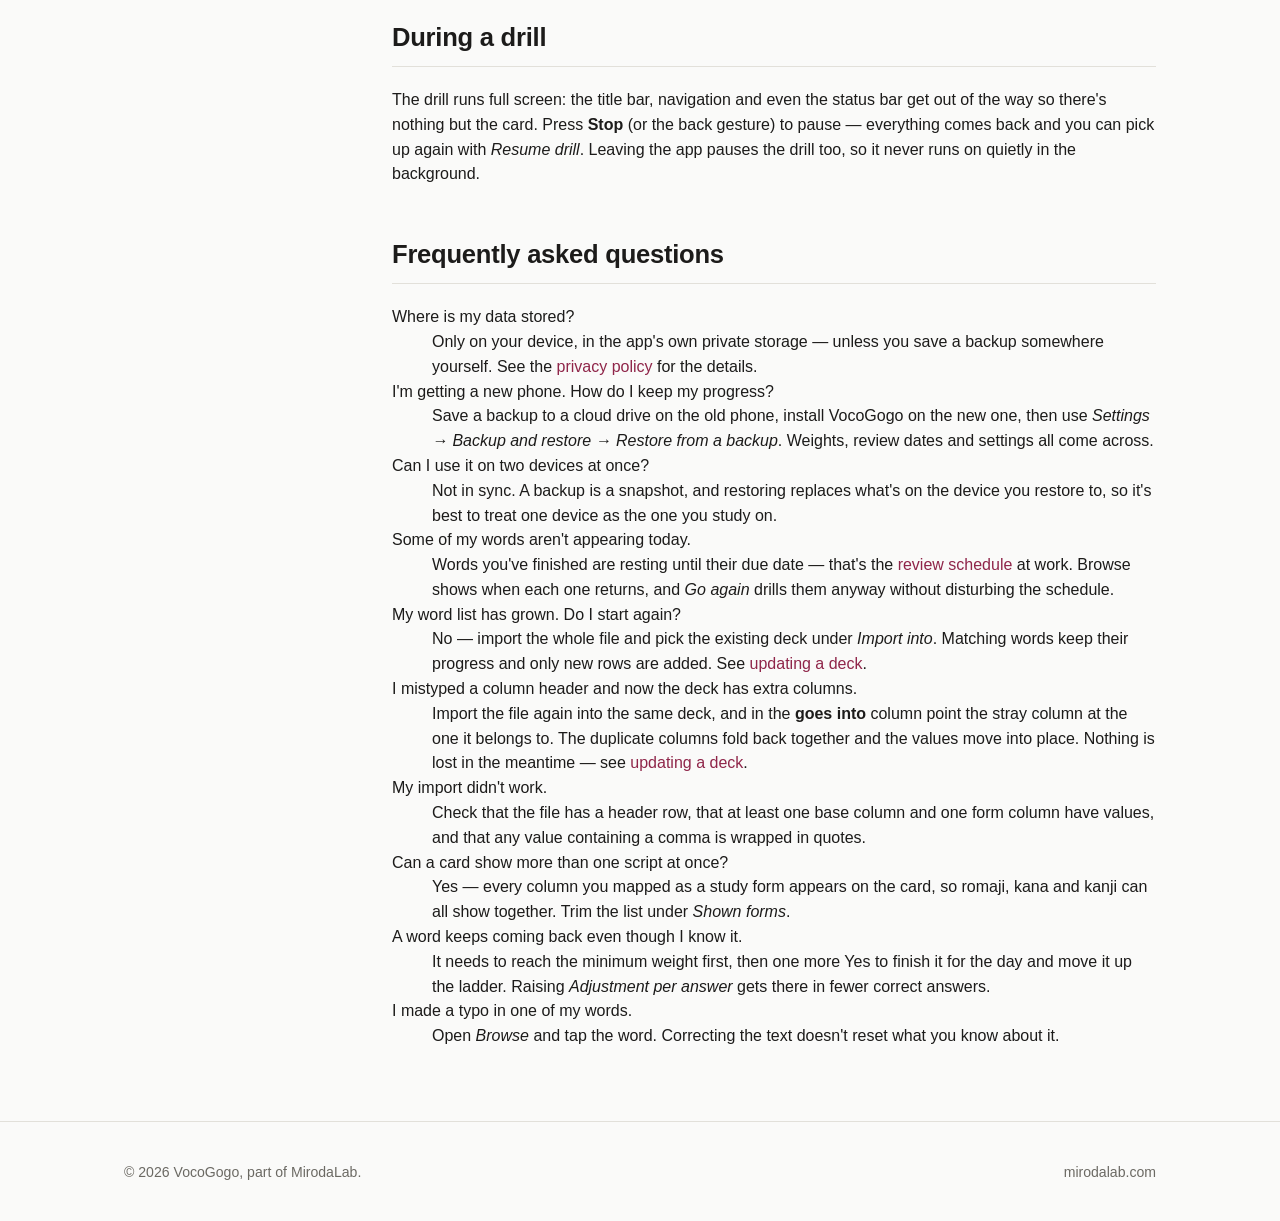
==== commit 443ccc20: "Add files via upload" ====
--- a/docs.html
+++ b/docs.html
@@ -29,10 +29,13 @@
   <div class="wrap docs-layout">
     <aside class="docs-toc">
       <a href="#getting-started">Getting started</a>
-      <a href="#creating-decks">Creating decks</a>
-      <a href="#reviewing">Reviewing &amp; spaced repetition</a>
-      <a href="#audio">Audio &amp; pronunciation</a>
-      <a href="#stats">Stats &amp; streaks</a>
+      <a href="#weights">How the weighting works</a>
+      <a href="#schedule">Scheduling</a>
+      <a href="#decks">Decks, groups and forms</a>
+      <a href="#update">Updating a deck</a>
+      <a href="#backup">Backup</a>
+      <a href="#settings">Settings</a>
+      <a href="#drills">Drills</a>
       <a href="#faq">FAQ</a>
     </aside>
 
@@ -53,7 +56,7 @@
     any time from <em>Settings → How VocoGogo works</em>.
   </p>
 
-  <h2 id="start">Getting started</h2>
+  <h2 id="getting-started">Getting started</h2>
 
   <ol class="steps">
     <li>
@@ -150,7 +153,7 @@
     finished the very first time you answer it correctly.
   </div>
 
-  <h2 id="schedule">Coming back over days</h2>
+  <h2 id="schedule">Scheduling</h2>
   <p>
     Weights decide what happens <em>within</em> a session. The review schedule decides whether
     a word turns up <em>at all</em> today, which is what keeps a deck that has outgrown a
@@ -196,7 +199,7 @@
     <strong>NEW</strong>.
   </p>
 
-  <h2>Decks, groups and forms</h2>
+  <h2 id="decks">Decks, groups and forms</h2>
 
   <h3>Decks</h3>
   <p>
@@ -239,7 +242,7 @@
     review ladder carry straight over.
   </p>
 
-  <h2 id="update">Updating a deck from a newer CSV</h2>
+  <h2 id="update">Updating a deck</h2>
   <p>
     If your word list grows over time, you don't need to start a second deck. On the
     <em>Import</em> screen, choose an existing deck under <strong>Import into</strong> and the
@@ -334,7 +337,7 @@
     progress already in the app.
   </div>
 
-  <h2>Settings</h2>
+  <h2 id="settings">Settings</h2>
   <div class="card">
     <h3>Timing</h3>
     <p style="font-size:15px; color:var(--ink-soft); margin-bottom:18px;">
@@ -360,7 +363,7 @@
     <strong>Help and feedback</strong> reopens the in-app guide or brings you back to this page.
   </p>
 
-  <h2>During a drill</h2>
+  <h2 id="drills">During a drill</h2>
   <p>
     The drill runs full screen: the title bar, navigation and even the status bar get out of
     the way so there's nothing but the card. Press <strong>Stop</strong> (or the back gesture)
@@ -368,7 +371,7 @@
     Leaving the app pauses the drill too, so it never runs on quietly in the background.
   </p>
 
-  <h2>Questions</h2>
+  <h2 id="faq">Frequently asked questions</h2>
   <dl class="faq">
     <dt>Where is my data stored?</dt>
     <dd>Only on your device, in the app's own private storage — unless you save a backup
